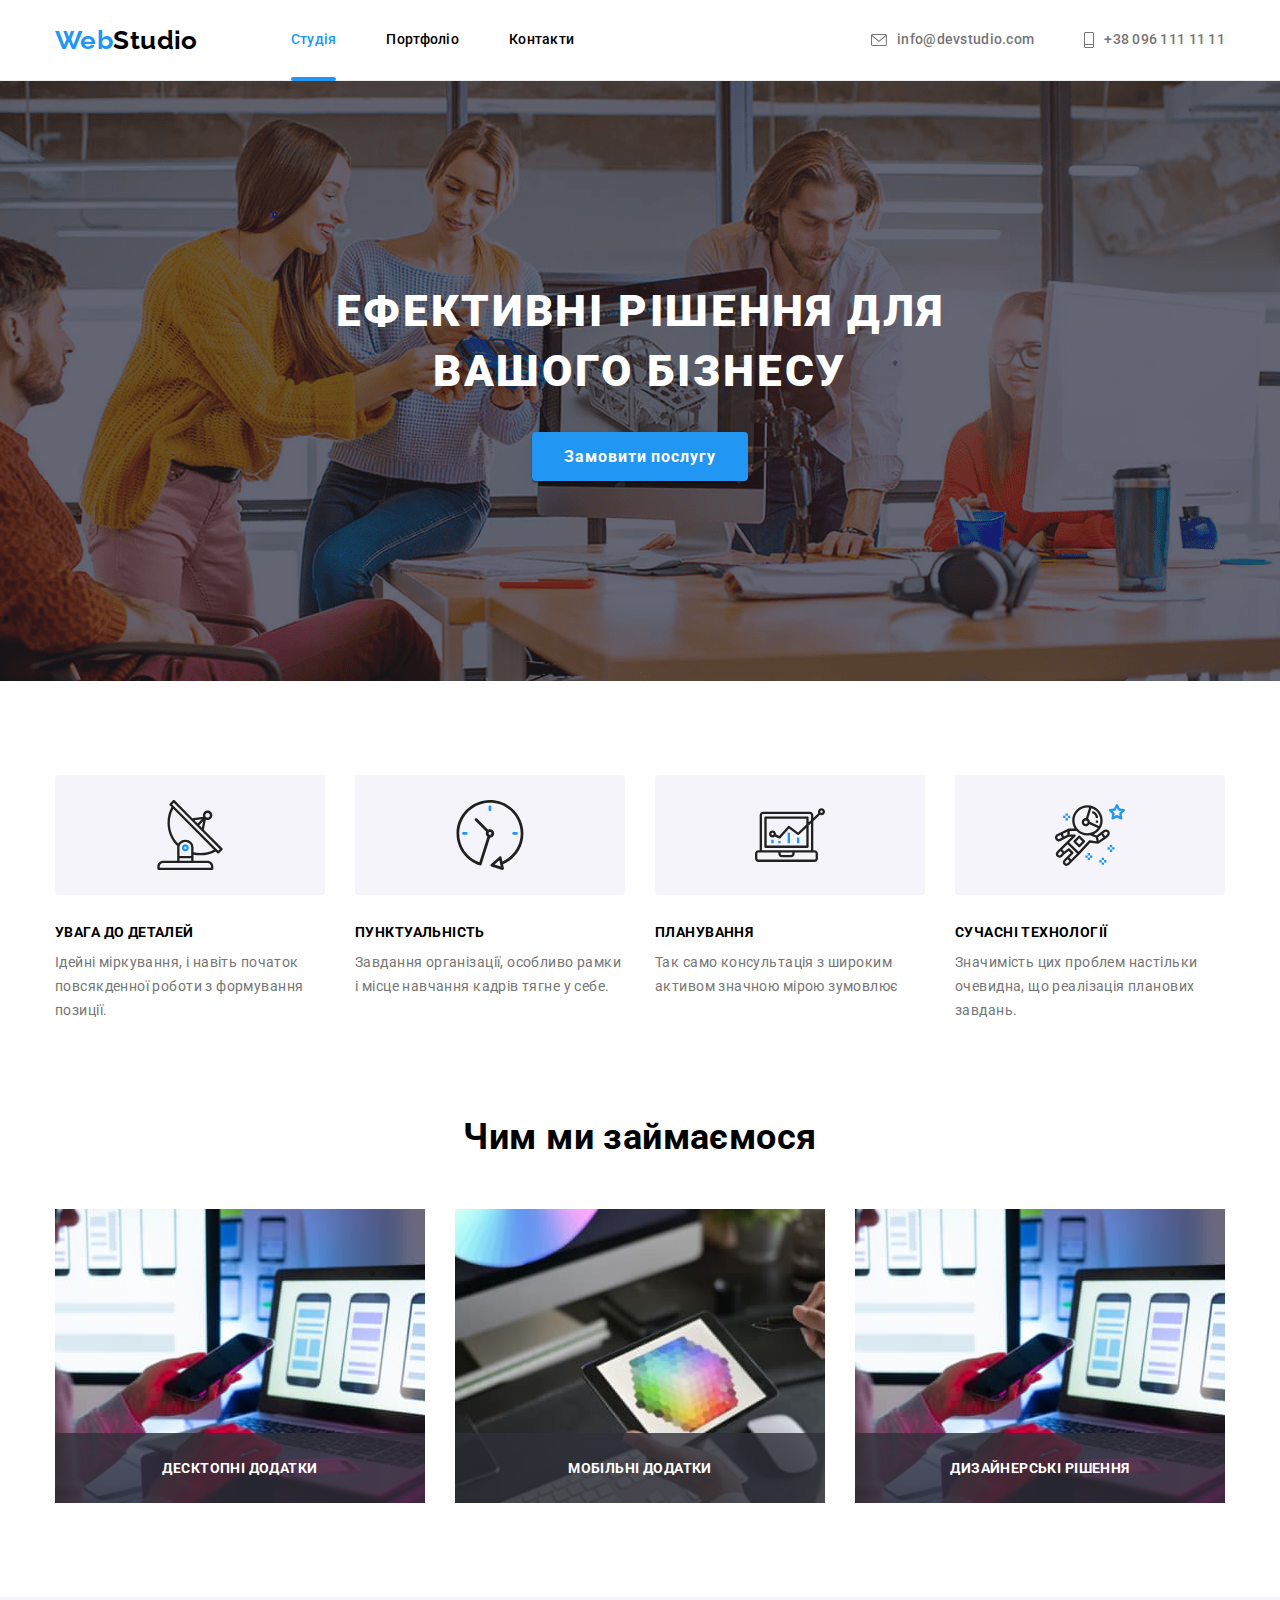
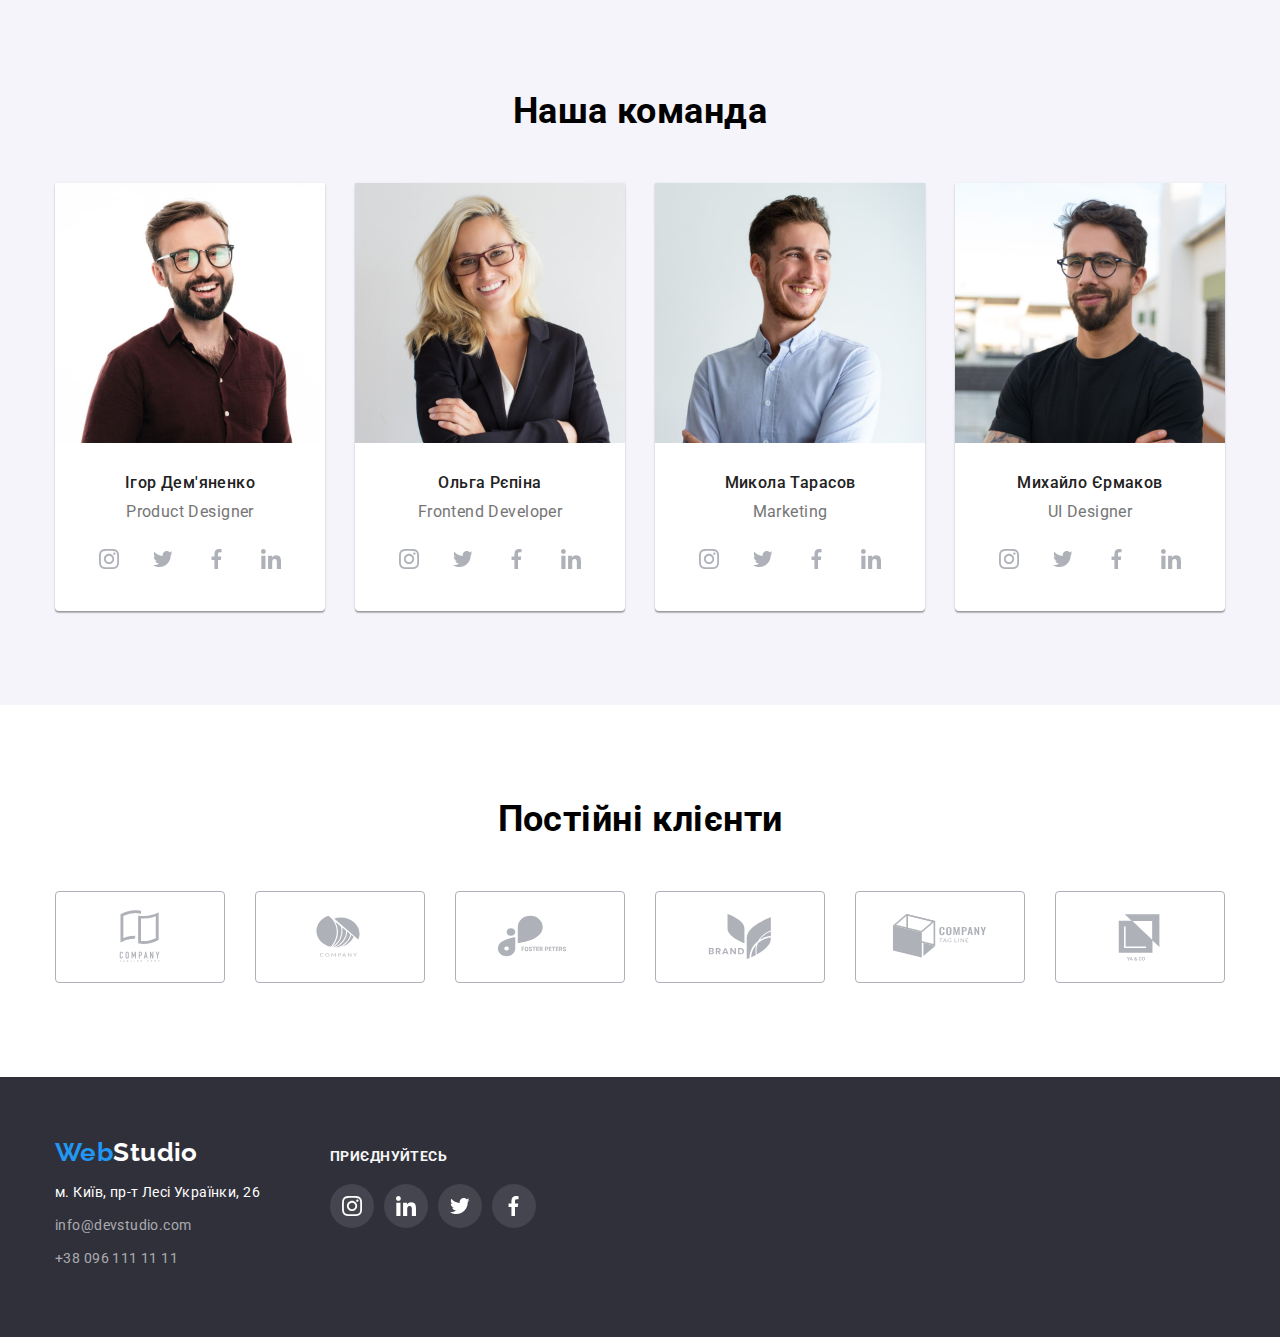
==== index.html @ 4cde0ff1 "Initial commit" ====
<!DOCTYPE html>
<html lang="uk">
<head>
  <meta charset="UTF-8">
  <meta http-equiv="X-UA-Compatible" content="IE=edge">
  <meta name="viewport" content="width=device-width, initial-scale=1.0">
  <!-- FONTS -->
  <link href="https://fonts.googleapis.com/css2?family=Raleway:wght@700&family=Roboto:wght@400;500;700;900&display=swap" rel="stylesheet">
  <!--MODERN-NORMALIZE  -->
  <link rel="stylesheet" href="https://cdn.jsdelivr.net/npm/modern-normalize@1.1.0/modern-normalize.min.css">
  
  <link rel="stylesheet" href="./css/style.css" />
  <title>WebStudio</title>
</head>
<body>

  <!-- HEDEAR -->
  <header class="header">
    <div class="container header-container">
      <nav class="nav">
      <a class="logo" href="./index.html"><span class="logo-decoration">Web</span>Studio</a>
        <ul class="list-nav list">
          <li class="item-list"><a class="link current" href="./index.html">Студія</a></li>
          <li class="item-list"><a class="link" href="./portfolio.html">Портфоліо</a></li>
          <li class="item-list"><a class="link" href="#">Контакти</a></li>
        </ul>
      </nav>

      <ul class="list-contact list">
        <li class="item-contact">
          <a class="link" href="mailto:info@devstudio.com">
            <svg class="contacts-icons-mailtu">
              <use href="./images/icons/contacts.svg#icon-envelope"></use>
            </svg>info@devstudio.com
          </a>
        </li>
        <li class="item-contact">
          <a class="link" href="tel:+380961111111">
            <svg class="contacts-icons-phone">
              <use href="./images/icons/contacts.svg#icon-phone"></use>
            </svg>+38 096 111 11 11
          </a>
        </li>
      </ul>
    </div>
  </header>
  <main>

    <!-- HERO -->
    <section class="hero section">
      <div class="container">
        <h1 class="hero-title">Ефективні рішення для вашого бізнесу</h1>
        <button class="btn-hero" data-modal-open type="button">Замовити послугу</button>
      </div>
    </section>

    <!-- ADVANTAGES -->
    <section class="advantages section">
      <h2 class="visually-hidden">Переваги</h2>
        <div class="container">
          <ul class="list-advantages list">
            <li class="item-advantages">
              <div class="blok-advantes">
                <svg class="icon-advantes">
                  <use  href="./images/icons/work.svg#icon-antenna"></use>
                </svg>
              </div>
              <h3 class=advantages-title>УВАГА ДО ДЕТАЛЕЙ</h3>
              <p class="advantages-text">Ідейні міркування, і навіть початок повсякденної роботи з формування позиції.</p>
            </li>

            <li class="item-advantages">
              <div class="blok-advantes">
                <svg class="icon-advantes">
                  <use  href="./images/icons/work.svg#icon-clock"></use>
                </svg>
              </div>
              <h3 class="advantages-title">ПУНКТУАЛЬНІСТЬ</h3>
              <p class="advantages-text">Завдання організації, особливо рамки і місце навчання кадрів тягне у себе.</p>
            </li>

            <li class="item-advantages">
              <div class="blok-advantes">
                <svg class="icon-advantes">
                  <use  href="./images/icons/work.svg#icon-diagram"></use>
                </svg>
              </div>
              <h3 class="advantages-title">ПЛАНУВАННЯ</h3>
              <p class="advantages-text">Так само консультація з широким активом значною мірою зумовлює</p>
            </li>

            <li class="item-advantages">
              <div class="blok-advantes">
                <svg class="icon-advantes">
                  <use  href="./images/icons/work.svg#icon-astronaut"></use>
                </svg>
              </div>
              <h3 class="advantages-title">СУЧАСНІ ТЕХНОЛОГІЇ</h3>
              <p class="advantages-text">Значимість цих проблем настільки очевидна, що реалізація планових завдань.</p>
            </li>
          </ul>
      </div>
    </section>

    <!-- WORK -->
    <section class="work section">
      <div class="container">
        <h2 class="section-title">Чим ми займаємося</h2>
          <ul class="list-work list">
            <li>
              <div class="work-overlay">
                <img src="./images/img-work-1.jpg" alt="зображення роботи над кодом" width="370" height="294">
                <p class="work-overlay-text">Десктопні додатки</p>
              </div>
            </li>

            <li>
              <div class="work-overlay">
                <img src="./images/img-work-2.jpg" alt="зображення роботи над мобільним додатком" width="370" height="294">
                <p class="work-overlay-text">Мобільні додатки</p>
            </div>
            </li>

            <li>
              <div class="work-overlay">
                <img src="./images/img-work-1.jpg" alt="зображення роботи над дизайном" width="370" height="294">
                <p class="work-overlay-text">Дизайнерські рішення</p>
              </div>
            </li>
          </ul>
      </div>
    </section>

    <!-- TEAM -->
    <section class="team section">
      <div class="container">
        <h2 class="section-title">Наша команда</h2>
          <ul class="list-team list">
            <li class="item-team">
              <img src="./images/img-product-designer.jpg" alt="Ігор Дем'яненко" width="270" height="260">
              <div class="card-team">
                <h3 class="team-subtitle">Ігор Дем'яненко</h3>
                <p class="team-text" lang="en">Product Designer</p>
              
                <ul class="social-list list">
                  <li class="social-list-item">
                    <a href="" class="social-list-link">
                      <svg lang="en" class="social-list-icon" aria-label="instagram icon">
                        <use href="./images/icons/social-networks.svg#icon-instagram"></use>
                      </svg>
                    </a>
                  </li>
                  <li class="social-list-item">
                    <a href="" class="social-list-link">
                      <svg lang="en" class="social-list-icon" aria-label="twitter icon">
                        <use href="./images/icons/social-networks.svg#icon-twitter"></use>
                      </svg>
                    </a>
                  </li>
                  <li class="social-list-item">
                    <a href="" class="social-list-link">
                      <svg lang="en" class="social-list-icon" aria-label="facebook icon">
                        <use href="./images/icons/social-networks.svg#icon-facebook"></use>
                      </svg>
                    </a>
                  </li>
                  <li class="social-list-item">
                    <a href="" class="social-list-link">
                      <svg lang="en" class="social-list-icon" aria-label="linkedin icon">
                        <use href="./images/icons/social-networks.svg#icon-linkedin"></use>
                      </svg>
                    </a>
                  </li>
                </ul>
              </div>
            </li>

            <li class="item-team">
              <img src="./images/img-frontend-developer.jpg" alt="Ольга Рєпіна" width="270" height="260">
              <div class="card-team">
                <h3 class="team-subtitle">Ольга Рєпіна</h3>
                <p class="team-text" lang="en">Frontend Developer</p>

                <ul class="social-list list">
                  <li class="social-list-item">
                    <a href="" class="social-list-link">
                      <svg lang="en" class="social-list-icon" aria-label="instagram icon">
                        <use href="./images/icons/social-networks.svg#icon-instagram"></use>
                      </svg>
                    </a>
                  </li>
                  <li class="social-list-item">
                    <a href="" class="social-list-link">
                      <svg lang="en" class="social-list-icon" aria-label="twitter icon">
                        <use href="./images/icons/social-networks.svg#icon-twitter"></use>
                      </svg>
                    </a>
                  </li>
                  <li class="social-list-item">
                    <a href="" class="social-list-link">
                      <svg lang="en" class="social-list-icon" aria-label="facebook icon">
                        <use href="./images/icons/social-networks.svg#icon-facebook"></use>
                      </svg>
                    </a>
                  </li>
                  <li class="social-list-item">
                    <a href="" class="social-list-link">
                      <svg lang="en" class="social-list-icon" aria-label="linkedin icon">
                        <use href="./images/icons/social-networks.svg#icon-linkedin"></use>
                      </svg>
                    </a>
                  </li>
                </ul>
              </div>
            </li>

            <li class="item-team">
              <img src="./images/img-marketing.jpg" alt="Микола Тарасов" width="270" height="260">
              <div class="card-team">
                <h3 class="team-subtitle">Микола Тарасов</h3>
                <p class="team-text" lang="en">Marketing</p>

                <ul class="social-list list">
                  <li class="social-list-item">
                    <a href="" class="social-list-link">
                      <svg lang="en" class="social-list-icon" aria-label="instagram icon">
                        <use href="./images/icons/social-networks.svg#icon-instagram"></use>
                      </svg>
                    </a>
                  </li>
                  <li class="social-list-item">
                    <a href="" class="social-list-link">
                      <svg lang="en" class="social-list-icon" aria-label="twitter icon">
                        <use href="./images/icons/social-networks.svg#icon-twitter"></use>
                      </svg>
                    </a>
                  </li>
                  <li class="social-list-item">
                    <a href="" class="social-list-link">
                      <svg lang="en" class="social-list-icon" aria-label="facebook icon">
                        <use href="./images/icons/social-networks.svg#icon-facebook"></use>
                      </svg>
                    </a>
                  </li>
                  <li class="social-list-item">
                    <a href="" class="social-list-link">
                      <svg lang="en" class="social-list-icon" aria-label="linkedin icon">
                        <use href="./images/icons/social-networks.svg#icon-linkedin"></use>
                      </svg>
                    </a>
                  </li>
                </ul>
              </div>
            </li>

            <li class="item-team">
              <img src="./images/img-ul-designer.jpg" alt="Михайло Єрмаков" width="270" height="260">
              <div class="card-team">
                <h3 class="team-subtitle">Михайло Єрмаков</h3>
                <p class="team-text" lang="en">UI Designer</p>

                <ul class="social-list list">
                  <li class="social-list-item">
                    <a href="" class="social-list-link">
                      <svg lang="en" class="social-list-icon" aria-label="instagram icon">
                        <use href="./images/icons/social-networks.svg#icon-instagram"></use>
                      </svg>
                    </a>
                  </li>
                  <li class="social-list-item">
                    <a href="" class="social-list-link">
                      <svg lang="en" class="social-list-icon" aria-label="twitter icon">
                        <use href="./images/icons/social-networks.svg#icon-twitter"></use>
                      </svg>
                    </a>
                  </li>
                  <li class="social-list-item">
                    <a href="" class="social-list-link">
                      <svg lang="en" class="social-list-icon" aria-label="facebook icon">
                        <use href="./images/icons/social-networks.svg#icon-facebook"></use>
                      </svg>
                    </a>
                  </li>
                  <li class="social-list-item">
                    <a href="" class="social-list-link linc">
                      <svg lang="en" class="social-list-icon" aria-label="linkedin icon">
                        <use href="./images/icons/social-networks.svg#icon-linkedin"></use>
                      </svg>
                    </a>
                  </li>
                </ul>
              </div>
            </li>
          </ul>
    </div>
    </section>

    <!-- CUSTOMERS -->
    <section class="sectin-customers section">
      <div class="container">
        <h2 class="customers-title title">Постійні клієнти</h2>
          <ul class="curstomers-list list">
            <li class="curstomers-item">
              <a href="" class="curstomers-link link">
                <svg class="curstomers-icon">
                  <use href="./images/icons/logo.svg#icon-Logo-1"></use>
                </svg>
              </a>
            </li>

            <li class="curstomers-item">
              <a href="" class="curstomers-link link">
                <svg class="curstomers-icon">
                  <use href="./images/icons/logo.svg#icon-Logo-2"></use>
                </svg>
              </a>
            </li>

            <li class="curstomers-item">
              <a href="" class="curstomers-link link">
                <svg class="curstomers-icon">
                  <use href="./images/icons/logo.svg#icon-Logo-3"></use>
                </svg>
              </a>
            </li>

            <li class="curstomers-item">
              <a href="" class="curstomers-link link">
                <svg class="curstomers-icon">
                  <use href="./images/icons/logo.svg#icon-Logo-4"></use>
                </svg>
              </a>
            </li>

            <li class="curstomers-item">
              <a href="" class="curstomers-link link">
                <svg class="curstomers-icon">
                  <use href="./images/icons/logo.svg#icon-Logo-5"></use>
                </svg>
              </a>
            </li>

            <li class="curstomers-item">
              <a href="" class="curstomers-link link">
                <svg class="curstomers-icon">
                  <use href="./images/icons/logo.svg#icon-Logo-6"></use>
                </svg>
              </a>
            </li>
          </ul>
      </div>
    </section>
  </main>

  <!-- FOOTER -->
  <footer class="footer">
      <div class="container footer-box">
          <div class="footer-contacts">
            <a class="logo" href="./index.html"><span class="logo-decoration">Web</span>Studio</a>
            <address class="footer-address">
              <ul class="footer-list list">
                <li class="item-footer"><a class="link-adres" href="">м. Київ, пр-т Лесі Українки, 26</a></li>
                <li class="item-footer"><a class="link" href="mailto:info@devstudio.com">info@devstudio.com</a></li>
                <li class="item-footer"><a class="link" href="tel:+380961111111">+38 096 111 11 11</a></li>
              </ul>
            </address>
          </div>

          <!-- FOOTER-SOCIAL -->
          <div class="footer-social">
          <h2 class="footer-social-title">приєднуйтесь</h2>

          <ul class="footer-social-list list">
            <li class="footer-social-item">
              <a href="" class="footer-social-link">
                <svg class="footer-social-icon">
                  <use class="use" href="./images/icons/social-networks.svg#icon-instagram"></use>
                </svg>
              </a>
            </li>

            <li class="footer-social-item">
              <a href="" class="footer-social-link">
                <svg class="footer-social-icon">
                  <use href="./images/icons/social-networks.svg#icon-linkedin"></use>
                </svg>
              </a>
            </li>

            <li class="footer-social-item">
              <a href="" class="footer-social-link">
                <svg class="footer-social-icon">
                  <use href="./images/icons/social-networks.svg#icon-twitter"></use>
                </svg>
              </a>
            </li>

            <li class="footer-social-item">
              <a href="" class="footer-social-link ">
                <svg class="footer-social-icon">
                  <use href="./images/icons/social-networks.svg#icon-facebook"></use>
                </svg>
              </a>
            </li>
          </ul>
        </div>
      </div>
    </div>
  </footer>

  <!--MODAL-BACKDROP -->
 
  <div class="backdrop is-hidden" data-modal>
    <div class="modal">
      <button tupe="button" class="modal-cose-btn" data-modal-close>
        <svg class="modal-icon-close">
          <use href="./images/icons/close.svg#icon-close"></use>
        </svg>
      </button>
    </div>
  </div>
  <script src="./js/modal.js"></script>
</body>
</html>
---- css/style.css ----
/* Колір h2.h3 #212121*/
/* Колір тексту на темному фоні #FFFFFF */
/* Колір фона #FFFFFF */
/* Другорядний колір фона #2F303A*/
/* Другорядний колір тексту #757575*/
/* Колір тексту address rgba(255, 255, 255, 0.6); */
/* Колір акценту #2196F3*/



:root {
  --primary-font: "Roboto", sans-serif;
  --secondary-font: "Raleway", sans-serif;
  --primary-text-dark-color: #212121;
  --secondary-text-dark-color: #757575;
  --primary-text-light-color: #FFFFFF;
  --secondary-text-light-color: rgba(255, 255, 255, 0.6);
  --primary-background-color: #F5F5F5;
  --secondary-background-color: ##F5F4FA;
  --primary-dark-background-color:#2F303A;
  --accent-color: #2196F3;
  --transition-dur-and-func: 250ms cubic-bezier(0.4, 0, 0.2, 1);
}

img {
    display: block;
    max-width: 100%;
    height: auto;
}

.list {
  list-style: none;
}

.link{
  text-decoration: none;
}

h1,
h2,
h3,
h4,
p {
  margin-top: 0;
  margin-bottom: 0;
}

button {
  cursor: pointer;
}

ul,ol {
  margin-top: 0;
  margin-bottom: 0;
  padding-left: 0;
}

body {
  color: var(--primary-text-color);
  box-sizing: border-box;
  font-family: Roboto, sans-serif;
  letter-spacing: 0.03em;
  font-size: 14px;
  background-color: f5f5f5;
}

.container {
  width: 1200px;
  margin-left: auto;
  margin-right: auto;
  padding-left: 15px;
  padding-right: 15PX;
}

.section {
  padding-top: 94px;
  padding-bottom: 94px;
}

/* HEADER*/

.header {
  border-bottom: 1px solid #ECECEC;
}


.header-container {
  display: flex;
  justify-content: space-between;
}

.nav {
  display: flex;
  align-items: center;

}

/* LOGO */
.logo{
font-family: var(--secondary-font);
font-weight: 700;
font-size: 26px;
line-height: 1.19;
text-decoration: none;
margin-right: 93px;
display: block;

color: var(--primary-text-color);
}

.logo-decoration {
  font-size: 26px;
  line-height: 1.12;
  color: var(--accent-color);
}

/* LIST-NAV*/
.list-nav {
  display: flex;
  column-gap: 50px;
}

.list-nav .link {
  position: relative;
  font-weight: 500;
  line-height: 1.14;
  letter-spacing: 0.02em;
  text-decoration: none;
  display: block;
  padding: 32px 0;
  color: var(--primary-text-color);
  transition: var(--transition-dur-and-func);
}

.list-nav .link:hover,
.list-nav .link:focus{
  color: var(--accent-color)
}

.list-nav .link.current {
  color: var(--accent-color);
}

.list-nav .link.current::after{
  content: "";
  position: absolute;
  bottom:-1px;
  right: 0;
  display: block;
  color:  var(--accent-color);
  width: 100%;
  height: 4px;
 
  background-color: var(--accent-color);
  border-radius: 2px;
}


/* CONTACT-LIST  */
.list-contact {
  display: flex;
  align-items: center;
}

.item-contact {
  
  margin-right: 50px;
}

.item-contact:last-child{
  margin-right: 0;
}

.list-contact .link{
display: flex;
justify-content: center;
align-items: center;
font-weight: 500;
line-height: 1.14;
letter-spacing: 0.02em;
padding: 32px 0;
color: var(--secondary-text-dark-color);

transition: var(--transition-dur-and-func);
}

.list-contact .link:hover,
.list-contact .link:focus {
  color: var(--accent-color);
}


/* CONTACTS-ICONS */

.contacts-icons-mailtu {
  height: 12px;
  width: 16px;
  margin-right: 10px;
  fill: currentColor;
    
}

.contacts-icons-phone {
  height: 16px;
  width: 10px;
  margin-right: 10px;
  fill: currentColor;
    
}

  

/* HERO */
.hero {
  padding-top: 200px;
  padding-bottom: 200px;
  max-width: 1600px;
  margin: 0 auto;

  background-image: linear-gradient(rgba(47, 48, 58, 0.4), rgba(47, 48, 58, 0.4)), url("../images/img-hero.png");
  background-size: cover;
  background-position: center;
  background-repeat: no-repeat;
  background-color: #2F303A;
}

.hero-title {
  font-family: var(--primary-font);
  font-weight: 900;
  font-size: 44px;
  line-height: 1.37;

  margin-left: auto;
  margin-right: auto;
  text-align: center;
  letter-spacing: 0.06em;
  text-transform: uppercase;
  display: block;
  width: 696px;

  color: var(--primary-text-light-color);
}

/* HERO BTN */

.btn-hero {
  font-family: inherit;
  font-weight: 700;
  font-size: 16px;
  line-height: 1.87;

  align-items: center;
  text-align: center;
  letter-spacing: 0.06em;
  cursor: pointer;

  padding: 10px 32px;
  border: none;
  display: block;
  
  box-shadow: 0px 1px 3px rgba(0, 0, 0, 0.12), 0px 1px 1px rgba(0, 0, 0, 0.14), 0px 2px 1px rgba(0, 0, 0, 0.2);
  border-radius: 4px;

  margin-right: auto;
  margin-left: auto;
  margin-top: 30px;

  color: var(--primary-text-light-color);
  background-color: var(--accent-color);
  transition: background-color var(--transition-dur-and-func);
}

.btn-hero:hover,
.btn-hero:focus {
  background-color:#188CE8
}

.section-title {
  font-weight: 700;
  font-size: 36px;
  line-height: 1.16;
  text-align: center;

  margin-bottom: 50px;

  color: var(--primary-text-color);
}

/* ADVANTAGES */

.visually-hidden {
  position: absolute;
  white-space: nowrap;
  width: 1px;
  height: 1px;
  overflow: hidden;
  border: 0;
  padding: 0;
  clip: rect(0 0 0 0);
  clip-path: inset(50%);
  margin: -1px;
}

.list-advantages {
  display: flex;
  column-gap: 30px;
}

.item-advantages {
  flex-basis: calc((100% - 90px) / 4);
}

.blok-advantes {
  display: flex;
  height: 120px;
  justify-content: center;
  align-items: center;
  border-radius: 4px;

  background-color: #F5F4FA ;
}

.icon-advantes {
  width:70px;
  height:70px;
}

.advantages-title{
  font-size: 14px;
  font-weight: 700;
  line-height: 1.14;
  margin-top: 30px;
  text-transform: uppercase;
}

.advantages-text{
  line-height: 1.71;
  margin-top: 10px;

  color: var(--secondary-text-dark-color)
}

/* WORK */

.work {
  padding-top: 0;
}

.list-work {
  display: flex;
  column-gap: 30px ;
}

/* WORK-OVERLAY */

.work-overlay {
  position: relative;
  width: 100%;
  overflow: hidden;
}


.work-overlay-text {
  position: absolute;
  bottom: 0;
  right: 0;

  
  width: 100%;
  height: 70px;
  font-weight: 700;
  text-align: center;
  text-transform: uppercase;
  padding: 27px 0;
  color: var(--primary-text-light-color);
  background: rgba(47, 48, 58, 0.8);
}



/* TEAM */

.team {
  padding-top: 94px;
  padding-bottom: 94px;
  background-color: #F5F4FA;
}

.list-team {
  display: flex;
  column-gap: 30px;
}

.item-team {
  box-shadow: 0px 1px 3px rgba(0, 0, 0, 0.12), 0px 1px 1px rgba(0, 0, 0, 0.14),
    0px 2px 1px rgba(0, 0, 0, 0.2);
  border-radius: 0px 0px 4px 4px;
  background-color: #ffffff;
}
  
.card-team {
  padding: 30px 0;
}

.team-subtitle {
  font-weight: 500;
  font-size: 16px;
  line-height: 1.19;
  text-align: center;

  color: var(--primary-text-dark-color)
}

.team-text {
  font-size: 16px;
  line-height: 1.19;
  text-align: center;
  margin-top: 10px;
  color: var(--secondary-text-dark-color)
}

/* SOCIAL-LINC */

.social-list {
  display: flex;
  justify-content: center;
  column-gap: 10px;
  margin-top: 16px;
}

.social-list-link {
  display: flex;
  align-items: center;
  justify-content: center;
  width: 44px;
  height: 44px;
  border-radius: 50%;

  background-color: #FFFFFF;
  transition: background-color var(--transition-dur-and-func);
}

.social-list-link:hover,
.social-list-link:focus  {
  background-color:var(--accent-color) ;
}

.social-list-icon {
  height: 20px;
  width: 20px;
  fill:#AFB1B8;
  transition: fill var(--transition-dur-and-func)
}

.social-list-link:hover .social-list-icon,
.social-list-link:focus .social-list-icon {
  fill:#ffffff ;
} 


/* CUSTOMERS */

.customers-title {
  font-weight: 700;
  font-size: 36px;
  line-height: 1.16;
  text-align: center;

  margin-bottom: 50px;

  color: var(--primary-text-color);
}

.curstomers-list {
  display: flex;
  justify-content: center;
  gap: 30px;
}

.curstomers-item {
  width: 170px;
  height: 92px;
}


.curstomers-link {
  display: flex;
  justify-content: center;
  align-items: center;
  height: 100%;
  width: 100%;
  border-radius: 4px;
  border: 1px solid #AFB1B8;
  transition: border var(--transition-dur-and-func);
  
}

.curstomers-link:hover,
.curstomers-link:focus {
  border: 1px solid var(--accent-color);
}


.curstomers-icon {
  fill: #afb1b8;
  height: 60px;
  width: 106px;
  transition: fill var(--transition-dur-and-func);
}


.curstomers-link:hover .curstomers-icon,
.curstomers-link:focus .curstomers-icon {

  fill: var(--accent-color);
  
}




/*==================================
 PORTFOLIO 
 ==================================*/
.portfolio {
  padding-top: 94px;
  padding-bottom: 94px;
}

.list-btn {
  display: flex;
  column-gap: 8px;
  justify-content: center;
  
}

.list-btn .btn-portfolio {

  font-family:inherit;
  font-style: normal;
  font-weight: 500;
  font-size: 16px;
  line-height: 1.62;
  cursor: pointer;

  text-align: center;
  letter-spacing: 0.03em;
  padding: 6px 22px;

  background: #F5F4FA;
  border-radius: 4px;
  border: none;
  transition: color var(--transition-dur-and-func), background-color var(--transition-dur-and-func),
  box-shadow var(--transition-dur-and-func);

  color: var(--primary-text-dark-color)
 
}

.list-btn .btn-portfolio:hover,
.list-btn .btn-portfolio:focus {
  background-color:  var(--accent-color);
  color: var(--primary-text-light-color);
  box-shadow: 0px 3px 1px rgba(0, 0, 0, 0.1), 0px 1px 2px rgba(0, 0, 0, 0.08), 0px 2px 2px rgba(0, 0, 0, 0.12);
  border-radius: 4px;
}

.list-btn .active {
  background-color:  var(--accent-color);
  color: var(--primary-text-light-color);
  box-shadow: 0px 3px 1px rgba(0, 0, 0, 0.1), 0px 1px 2px rgba(0, 0, 0, 0.08), 0px 2px 2px rgba(0, 0, 0, 0.12);
  border-radius: 4px;
}

 /* PORTFOLIO IMG */

.list-portfolio {
  display: flex;
  flex-wrap: wrap;
  gap: 29px;
  margin-top: 50px;
}

.portfolio-link {
  display: inline-block;
  background-color: var(--primary-background-color);
  transition: box-shadow 250ms cubic-bezier(0.4, 0, 0.2, 1);
}

.portfolio-link:hover,
.portfolio-link:focus {
  background: #FFFFFF;
  box-shadow: 0px 1px 1px rgba(0, 0, 0, 0.12), 0px 4px 4px rgba(0, 0, 0, 0.06), 1px 4px 6px rgba(0, 0, 0, 0.16);
}

.portfolio-card {
  padding: 20px  24px;
  background: #FFFFFF;
  border: 1px solid #EEEEEE;
  border-top: none;

}

.list-portfolio .title {
  font-weight: 700;
  font-size: 18px;
  line-height: 2;

  letter-spacing: 0.06em;

  color:var(--primary-text-dark-color);
}

.list-portfolio .text {

  font-style: normal;
  font-weight: 400;
  font-size: 16px;
  line-height: 30px;
  margin-top: 8px;

  color: var(--secondary-text-dark-color);
}

/* PORTFOLIO-OVERLAY */

.protfolio-overlay {
    position: relative;
    overflow: hidden;
    
}
 
.portfolio-overlay-text {
  position: absolute;
  bottom: 0;
  right: 0;

  width: 100%;
  height: 100%;
  padding: 63px 24px;
  font-size: 18px;
  line-height: 1.56;
  color: #FFFFFF;
  transform: translateY(100%);
  transition: transform var(--transition-dur-and-func);

  background: rgba(33, 150, 243, 0.9);

}

.portfolio-link:hover .portfolio-overlay-text,
.portfolio-link:focus .portfolio-overlay-text {
  transform: translateY(0%);
}

/* FOOTER*/

.footer {
  padding-top: 60px;
  padding-bottom: 66px;
  background-color: var(--primary-dark-background-color);
}

.footer-box {
  display: flex;
  align-items: baseline ;
}


.footer .logo {
  font-family: var(--secondary-font);
  font-weight: 700;
  font-size: 26px;
  line-height: 1.19;
  text-decoration: none;
  color: var(--primary-text-light-color);
  margin-right: 0;
  
}

.footer .logo-decoration {
  font-size: 26px;
  line-height: 1.19;
  color: var(--accent-color);
}

.footer-address {
  font-style: normal;
  margin-top: 14px;
}

.item-footer {
  margin-top: 9px;
}

.item-footer:first-child {
  margin-top: 0;
}

.footer .link-adres {
  display: block;
  line-height: 1.71;
  text-decoration: none;

  color: var(--primary-text-light-color)
  }

.footer .link {
  display: block;
  line-height: 1.71;
  text-decoration: none;
  color: var(--secondary-text-light-color);
  transition: var(--transition-dur-and-func);
}

.footer .link:hover,
.footer .link:focus {
  color:var(--accent-color);
}


/* FOOTER-SOCIAL */

.footer-social {
  margin-left: 70px;
}

.footer-social-title {
  margin-bottom: 20px;
  text-transform: uppercase;

  font-size: 14px;
  font-weight: 700;
  line-height: 1.14;
  color: var(--primary-text-light-color);
}

.footer-social-list {
  display: flex;
  justify-content: center;
  column-gap: 10px;
  
}

.footer-social-title {
  display: flex;
  color: #F5F5F5;
}

.footer-social-list {
  display: flex;
  justify-content: center;
  column-gap: 10px ;
}


.footer-social-item {
  display: flex;
  align-items: center;
  justify-content: center;
  
  width: 44px;
  height: 44px;
  border-radius: 50%;

  background-color: rgba(255, 255, 255, 0.1);;
}

.footer-social-link {
  display: flex;
  justify-content: center;
  align-items: center;
  width: 100%;
  height: 100%;
  border-radius: 50%;

  transition: background-color var(--transition-dur-and-func);           
}

.footer-social-link:hover, 
.footer-social-link:focus {
  background-color:var(--accent-color) ;
}

.footer-social-icon {
  height: 20px;
  width: 20px;
  fill:#ffffff;
}

/* MODAL-BACKDROP */

.backdrop {
  position: fixed;
  top: 0;
  left: 0;
  z-index: 100;
  width: 100%;
  height: 100%;

  background-color: rgba(0, 0, 0, 0.2);
  transition: opacity var(--transition-dur-and-func),visibility var(--transition-dur-and-func);
}

.backdrop.is-hidden {
  visibility: hidden;
  opacity: 0;
  pointer-events: none;
}

.modal {
  position: absolute;
  top: 50%;
  left: 50%;
  transform: translate(-50%, -50%);
  width: 528px;
  height: 581px;
  background-color:#ffffff;
}

.modal-cose-btn {
  position: absolute;
  top: 8px;
  right: 8px;
  display: flex;
  align-items: center;
  justify-content: center;
  width: 30px;
  height: 30px;
  background-color: transparent;
  border: 1px solid rgba(0, 0, 0, 0.1);
  border-radius: 50%;
  padding: 0;
}

.modal-icon-close {
  width: 11px;
  height: 11px;
}
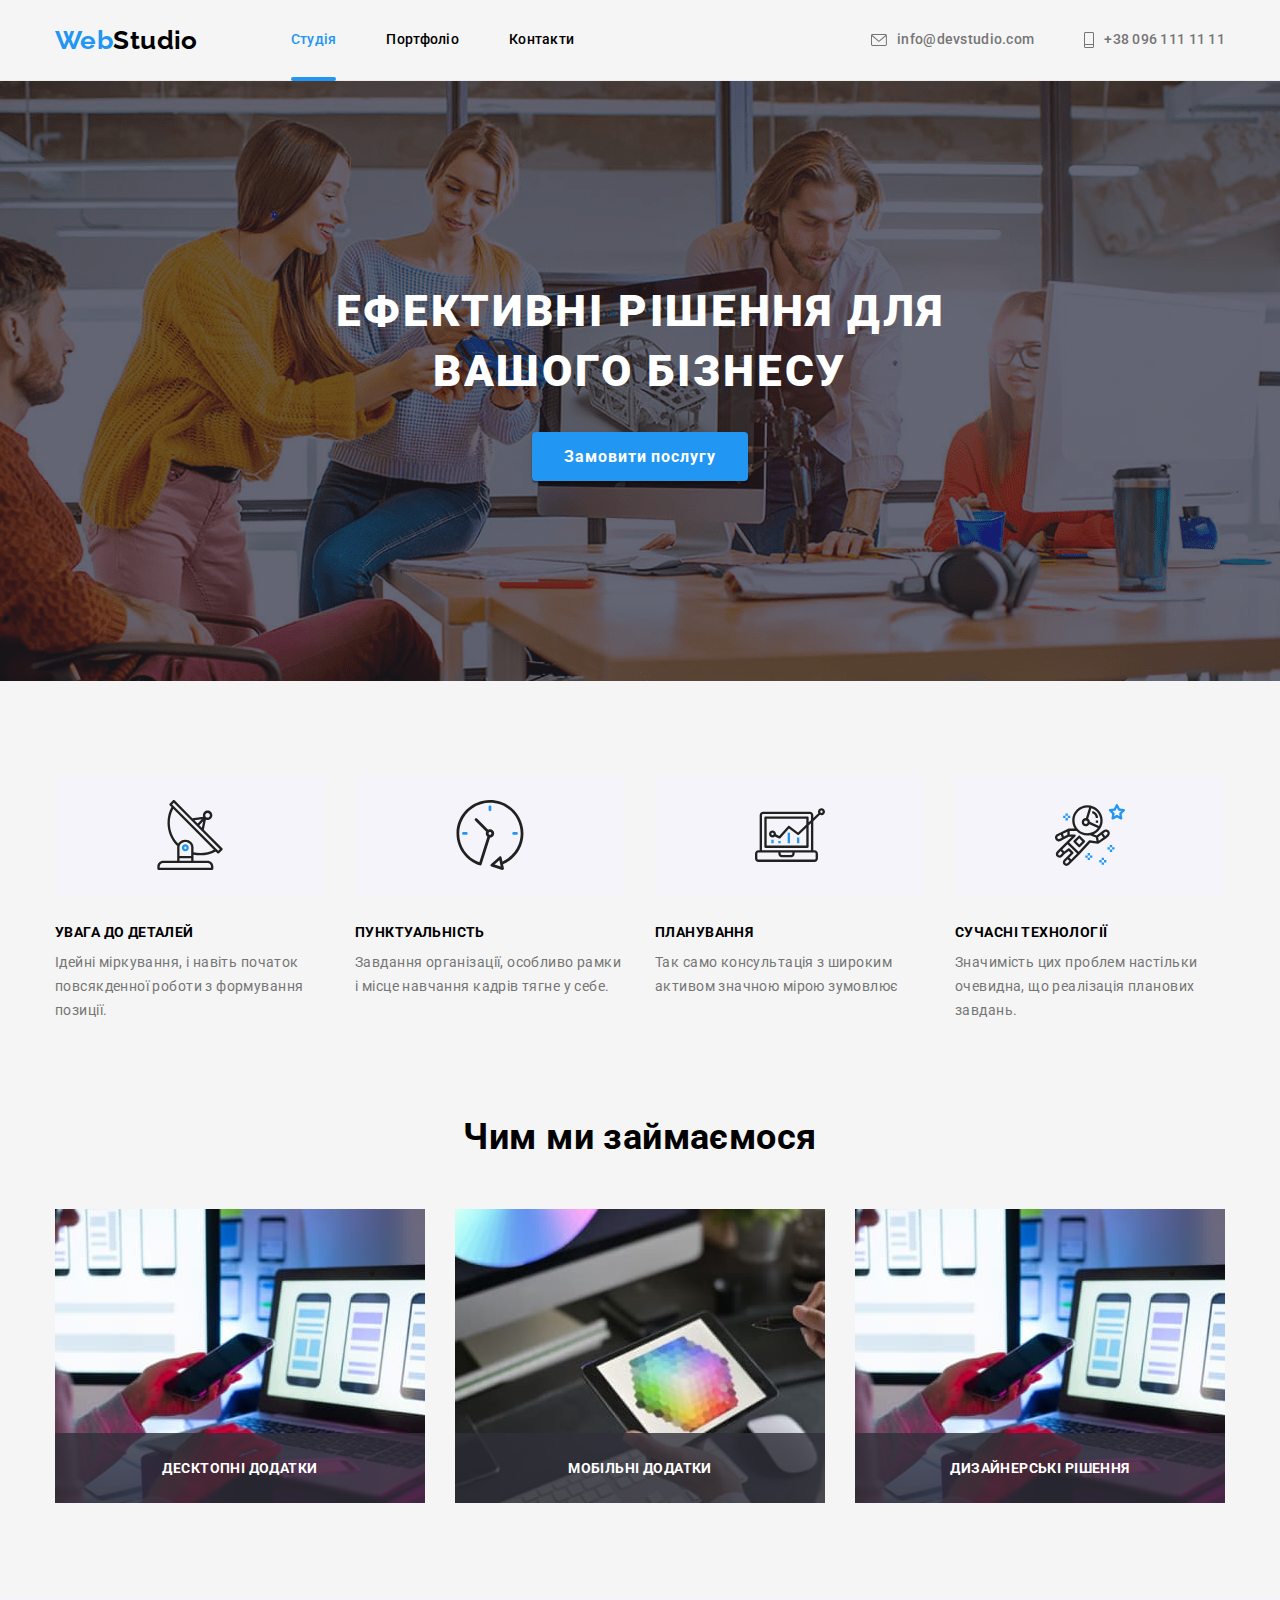
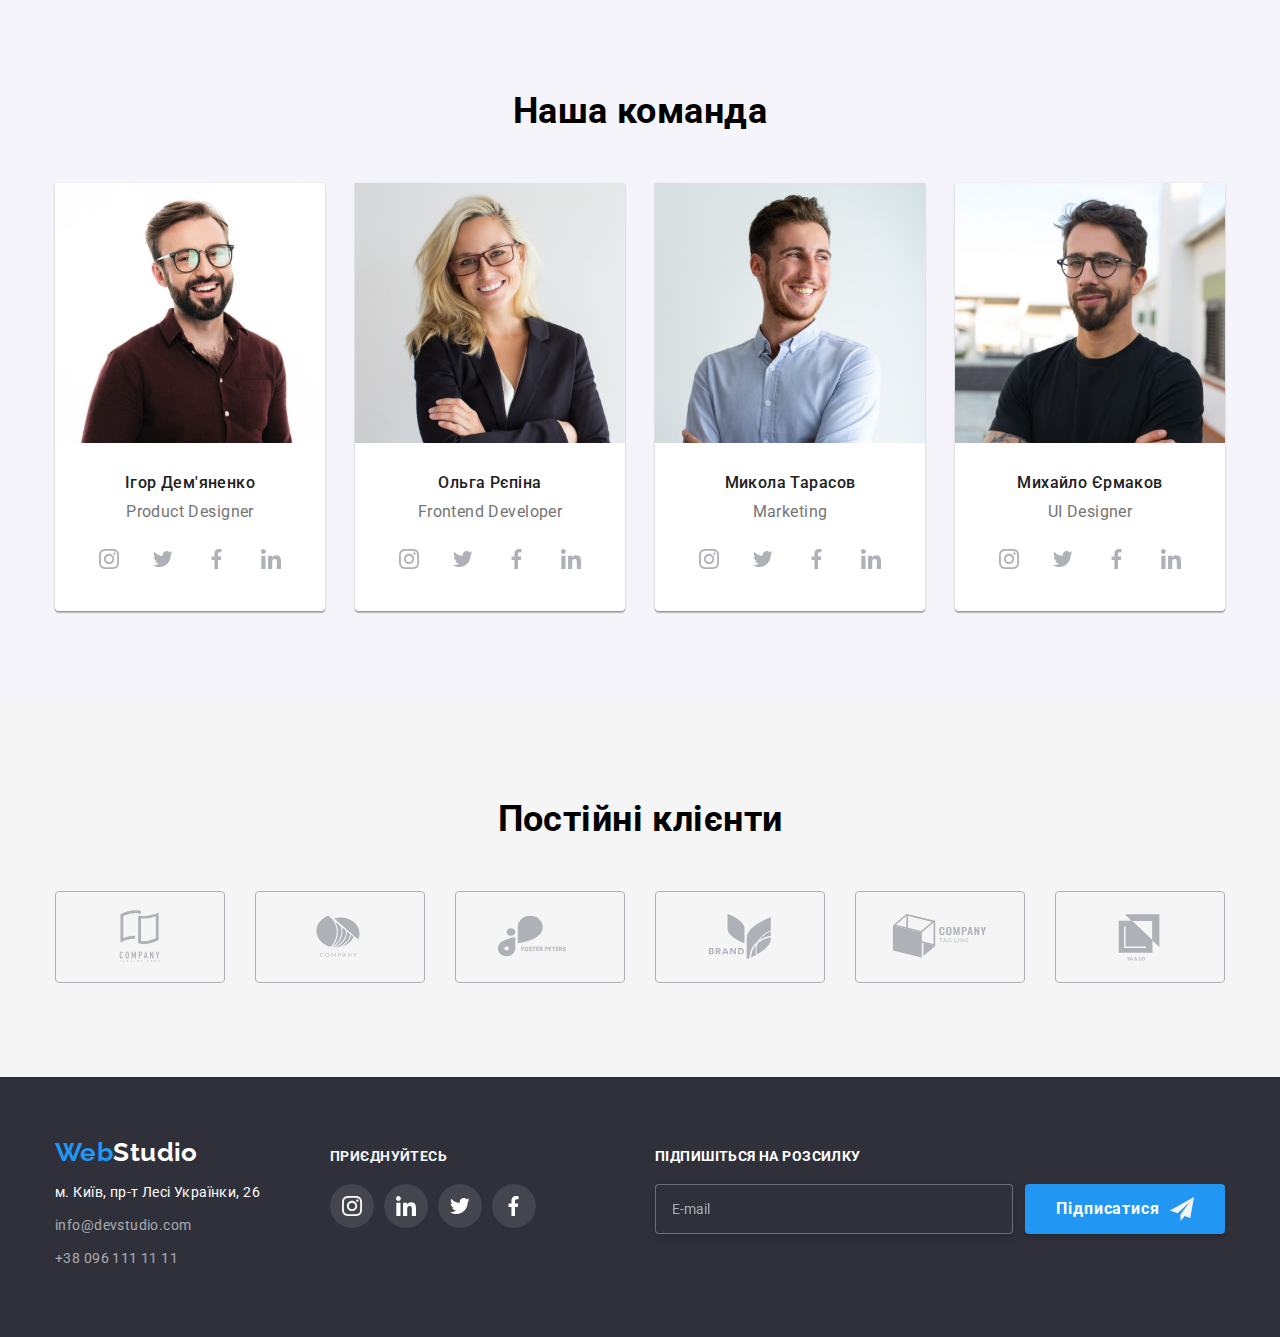
==== commit e4fafd71: "Work with forms" ====
--- a/index.html
+++ b/index.html
@@ -367,7 +367,7 @@
           </div>
 
           <!-- FOOTER-SOCIAL -->
-          <div class="footer-social">
+        <div class="footer-social">
           <h2 class="footer-social-title">приєднуйтесь</h2>
 
           <ul class="footer-social-list list">
@@ -403,6 +403,24 @@
               </a>
             </li>
           </ul>
+        </div>
+
+
+        <div class="subscription">
+          <p class="footer-title-form">Підпишіться на розсилку</p>
+          <form class="footer-form">
+            <input class="footer-form-input  name="user_email" 
+            type="email" 
+            equired
+            pattern="[a-zA-Zа]+"
+            placeholder="E-mail">
+            <button class="footer-form-btn" type="button">
+              Підписатися
+              <svg class="footer-icon-btn">
+                <use href="./images/icons/social-networks.svg#icon-send"></use>
+              </svg>
+            </button>
+          </form>
         </div>
       </div>
     </div>
@@ -414,11 +432,80 @@
     <div class="modal">
       <button tupe="button" class="modal-cose-btn" data-modal-close>
         <svg class="modal-icon-close">
-          <use href="./images/icons/close.svg#icon-close"></use>
+          <use href="./images/icons/modal-window.svg#icon-close"></use>
         </svg>
       </button>
+
+      <p class="modal-title">Залиште свої дані, ми вам передзвонимо</p>
+      <form class="modal-form">
+        <label class="modal-lable">
+          <span class="modal-input-fild">Ім'я</span>
+          <span class="modal-form-icon">
+            <input class="modal-input" 
+            name="user_name" 
+            type="text" 
+            required 
+            pattern="[a-zA-Zа-яА-ЯіІїЇ]+">
+            <svg class="input-icon">
+              <use href="./images/icons/modal-window.svg#icon-uzer"></use>
+            </svg>
+          </span>
+        </label>
+      
+        <label class="modal-lable">
+          <span class="modal-input-fild">Телефон</span>
+          <span class="modal-form-icon">
+            <input class="modal-input" 
+            name="user_phone" 
+            type="tel" 
+            required 
+            pattern="[0-9]{3}-[0-9]{3}-[0-9]{2}-[0-9]{2}" 
+            title="xxx-xxx-xx-xx">
+            <svg class="input-icon">
+              <use href="./images/icons/modal-window.svg#icon-phone"></use>
+            </svg>
+          </span>
+        </label>
+      
+        <label class="modal-lable">
+          <span class="modal-input-fild">Пошта</span>
+          <span class="modal-form-icon">
+            <input class="modal-input" 
+            name="user_email" 
+            type="email" 
+            equired
+            pattern="[a-zA-Zа]+">
+            <svg class="input-icon">
+              <use href="./images/icons/modal-window.svg#icon-letter"></use>
+            </svg>
+          </span>
+        </label>
+      
+        <label class="modal-lable">
+          <span class="modal-input-fild">Коментар</span>
+          <textarea class="modal-textarea" 
+          name="user_message"
+          placeholder="Введіть текст"></textarea>
+        </label>
+      
+        <label class="modal-checkbox-field">
+          <input class="modal-checkbox"
+          name="user_policy" 
+          type="checkbox" 
+          required>
+          <svg class="icon-checkbox">
+            <use class="icon-checkbox-active" href="./images/icons/modal-window.svg#icon-check-box"></use>
+          </svg>
+          Погоджуюся з розсилкою та приймаю&nbsp <a class="checkbox-link" href=""> Умови договору</a>
+        </label>
+
+        <button class="modal-form-btn" type="submit">Надіслати</button>
+      </form>
     </div>
   </div>
+ 
+
+
   <script src="./js/modal.js"></script>
 </body>
 </html>--- a/css/style.css
+++ b/css/style.css
@@ -61,7 +61,7 @@
   font-family: Roboto, sans-serif;
   letter-spacing: 0.03em;
   font-size: 14px;
-  background-color: f5f5f5;
+  background-color: #f5f5f5;
 }
 
 .container {
@@ -77,7 +77,7 @@
   padding-bottom: 94px;
 }
 
-/* HEADER*/
+/*========================== HEADER ================================= */
 
 .header {
   border-bottom: 1px solid #ECECEC;
@@ -95,7 +95,7 @@
 
 }
 
-/* LOGO */
+/*========================== lOGO ================================= */
 .logo{
 font-family: var(--secondary-font);
 font-weight: 700;
@@ -114,7 +114,7 @@
   color: var(--accent-color);
 }
 
-/* LIST-NAV*/
+/*========================== LIST-NAV ================================= */
 .list-nav {
   display: flex;
   column-gap: 50px;
@@ -129,7 +129,7 @@
   display: block;
   padding: 32px 0;
   color: var(--primary-text-color);
-  transition: var(--transition-dur-and-func);
+  transition: color var(--transition-dur-and-func);
 }
 
 .list-nav .link:hover,
@@ -156,7 +156,7 @@
 }
 
 
-/* CONTACT-LIST  */
+/*========================== LIST-C0NTACT ============================*/
 .list-contact {
   display: flex;
   align-items: center;
@@ -181,7 +181,7 @@
 padding: 32px 0;
 color: var(--secondary-text-dark-color);
 
-transition: var(--transition-dur-and-func);
+transition: color var(--transition-dur-and-func);
 }
 
 .list-contact .link:hover,
@@ -190,7 +190,7 @@
 }
 
 
-/* CONTACTS-ICONS */
+/* ====================== CONTACTS-ICONS ============================= */
 
 .contacts-icons-mailtu {
   height: 12px;
@@ -208,9 +208,11 @@
     
 }
 
+/*========================== /HEADER ================================= */
+
   
 
-/* HERO */
+/* ========================= HERO ===================================== */
 .hero {
   padding-top: 200px;
   padding-bottom: 200px;
@@ -241,7 +243,7 @@
   color: var(--primary-text-light-color);
 }
 
-/* HERO BTN */
+/* ==================================== HERO BTN =============================================*/
 
 .btn-hero {
   font-family: inherit;
@@ -286,7 +288,9 @@
   color: var(--primary-text-color);
 }
 
-/* ADVANTAGES */
+/* ========================= /HERO ===================================== */
+
+/* ========================== ADVANTAGES =============================== */
 
 .visually-hidden {
   position: absolute;
@@ -340,7 +344,9 @@
   color: var(--secondary-text-dark-color)
 }
 
-/* WORK */
+/* ========================== /ADVANTAGES =============================== */
+
+/* =========================== WORK ===================================== */
 
 .work {
   padding-top: 0;
@@ -351,7 +357,7 @@
   column-gap: 30px ;
 }
 
-/* WORK-OVERLAY */
+/* ========================= WORK-OVERLAY ================================ */
 
 .work-overlay {
   position: relative;
@@ -376,9 +382,9 @@
   background: rgba(47, 48, 58, 0.8);
 }
 
-
-
-/* TEAM */
+/* =========================== /WORK ===================================== */
+
+/* =========================== TEAM ====================================== */
 
 .team {
   padding-top: 94px;
@@ -419,7 +425,7 @@
   color: var(--secondary-text-dark-color)
 }
 
-/* SOCIAL-LINC */
+/* =============================== SOCIAL-LINC ================================================ */
 
 .social-list {
   display: flex;
@@ -457,8 +463,10 @@
   fill:#ffffff ;
 } 
 
-
-/* CUSTOMERS */
+/* =========================== TEAM ====================================== */
+
+
+/* ================================= CUSTOMERS ============================================== */
 
 .customers-title {
   font-weight: 700;
@@ -516,7 +524,7 @@
   
 }
 
-
+/* ============================ /CUSTOMERS =========================== */
 
 
 /*==================================
@@ -572,7 +580,7 @@
   border-radius: 4px;
 }
 
- /* PORTFOLIO IMG */
+ /* ========================================= PORTFOLIO IMG ========================================== */
 
 .list-portfolio {
   display: flex;
@@ -622,7 +630,7 @@
   color: var(--secondary-text-dark-color);
 }
 
-/* PORTFOLIO-OVERLAY */
+/* ==================================  PORTFOLIO-OVERLAY =============================================== */
 
 .protfolio-overlay {
     position: relative;
@@ -653,7 +661,11 @@
   transform: translateY(0%);
 }
 
-/* FOOTER*/
+/*==================================
+ /PORTFOLIO 
+ ==================================*/
+
+/*================================================ FOOTER ==========================================*/
 
 .footer {
   padding-top: 60px;
@@ -719,7 +731,7 @@
 }
 
 
-/* FOOTER-SOCIAL */
+/*==================================================== FOOTER-SOCIAL ================================*/
 
 .footer-social {
   margin-left: 70px;
@@ -788,7 +800,90 @@
   fill:#ffffff;
 }
 
-/* MODAL-BACKDROP */
+/* =========================FOOTER-FORM============================================================== */
+.subscription {
+  margin-left: auto;
+}
+
+.footer-form {
+  display: flex;
+  
+}
+
+.footer-title-form {
+  font-weight: 700;
+  line-height: 1.14;
+  text-transform: uppercase;
+  margin-bottom: 20px;
+  color: var(--primary-text-light-color);
+
+}
+
+.footer-form-input {
+  width: 358px;
+  height: 50px;
+  padding-left: 16px;
+  color: var(--primary-text-light-color);
+  cursor: pointer;
+  border: 1px solid rgba(255, 255, 255, 0.3);
+  filter: drop-shadow(0px 4px 4px rgba(0, 0, 0, 0.15));
+  border-radius: 4px;
+  background-color: var(--primary-dark-background-color);
+  transform: border var(--transition-dur-and-func);
+}
+
+.footer-form-input:focus {
+  outline: none;
+  border: 1px solid var(--accent-color);
+}
+
+.footer-form-input::placeholder {
+  color: rgba(255, 255, 255, 0.6);
+
+}
+
+/* ================================FOOTER-FORM-BTN============================ */
+
+.footer-form-btn {
+  display: flex;
+  align-items: center;
+  justify-content: center;
+  width: 200px;
+  height: 50px;
+  margin-left: 12px;
+  font-family: inherit;
+  font-weight: 700;
+  font-size: 16px;
+  line-height: 1.18;
+
+  text-align: center;
+  letter-spacing: 0.06em;
+
+  color: var(--primary-text-light-color);
+
+  background-color: var(--accent-color);
+  box-shadow: 0px 4px 4px rgba(0, 0, 0, 0.15);
+  border: none;
+  border-radius: 4px;
+  transform: background-color var(--transition-dur-and-func);
+}
+
+.footer-form-btn:hover,
+.footer-form-btn:focus {
+  background-color:#188CE8
+}
+
+
+.footer-icon-btn {
+  width: 24px;
+  height: 24px;
+  margin-left: 10px;
+  fill: var(--primary-background-color);
+}
+/* =================================================== /FOOTER==================================*/
+
+
+/* =================================================BACKDROP ============================*/
 
 .backdrop {
   position: fixed;
@@ -807,7 +902,7 @@
   opacity: 0;
   pointer-events: none;
 }
-
+/* ================================================MODAL============================= */
 .modal {
   position: absolute;
   top: 50%;
@@ -815,6 +910,8 @@
   transform: translate(-50%, -50%);
   width: 528px;
   height: 581px;
+
+  padding: 40px;
   background-color:#ffffff;
 }
 
@@ -822,18 +919,198 @@
   position: absolute;
   top: 8px;
   right: 8px;
+
   display: flex;
   align-items: center;
   justify-content: center;
+
   width: 30px;
   height: 30px;
+  fill: #000000 ;
   background-color: transparent;
   border: 1px solid rgba(0, 0, 0, 0.1);
   border-radius: 50%;
   padding: 0;
+  transform: fill var(--transition-dur-and-func);
+}
+
+.modal-cose-btn:hover .modal-icon-close,
+.modal-close-btn:focus .modal-icon-close{
+  fill: var(--accent-color)
 }
 
 .modal-icon-close {
+  fill: #000000;
   width: 11px;
   height: 11px;
 }
+
+/*======================MODAL-FORM======================================== */
+
+.modal-title {
+font-weight: 700;
+font-size: 20px;
+line-height: 1.15;
+text-align: center;
+margin-bottom: 12px;
+
+color: var(--primary-text-dark-color);
+}
+
+.modal-form {
+  display: flex;
+  flex-direction: column;
+}
+
+.modal-lable {
+margin-bottom: 10px;
+}
+
+.modal-input-fild {
+  display: block;
+  font-size: 12px;
+  line-height: 1.16;
+  letter-spacing: 0.01em;
+  margin-bottom: 4px;
+
+  color: var(--secondary-text-dark-color);
+}
+
+.modal-input {
+  width: 100%;
+  padding: 12px 0;
+  padding-left: 42px;
+  background: #FFFFFF;
+  cursor: pointer;
+  border: 1px solid rgba(33, 33, 33, 0.2);
+  border-radius: 4px;
+  transition: border-color var(--transition-dur-and-func);
+}
+
+
+.modal-input:focus {
+  border: 1px solid var(--accent-color);
+  outline: none;
+}
+
+.modal-form-icon {
+  display: block;
+  position: relative;
+
+}
+
+.input-icon {
+  position: absolute;
+  top: 50%;
+  left: 12px;
+  fill: var(--primary-text-dark-color);
+  transform: translateY(-50%);
+  width: 18px;
+  height: 18px;
+  transition: fill  var(--transition-dur-and-func);
+}
+
+.modal-input:focus + .input-icon{
+  fill: var(--accent-color);
+  outline: none;
+}
+
+.modal-textarea {
+  width: 100%;
+  height: 120px;
+  padding: 12px 0;
+  padding-left: 16px;
+  background: #FFFFFF;
+  cursor: pointer;
+  resize: none;
+  border: 1px solid rgba(33, 33, 33, 0.2);
+  border-radius: 4px;
+  transition: border-color var(--transition-dur-and-func);
+}
+
+.modal-textarea:focus {
+  outline: none;
+  border-color: var(--accent-color);
+}
+
+.modal-textarea::placeholder {
+  font-size: 12px;
+  line-height: 1.16
+  letter-spacing: 0.01em;
+
+  color: rgba(117, 117, 117, 0.5);
+}
+
+/*==============CHECKBOX============================================== */
+.modal-checkbox-field {
+  font-size: 14px;
+  line-height: 1.71;
+  color: var(--secondary-text-dark-color);
+  display: flex;
+  align-items: center;
+  margin-bottom: 30px;
+  cursor: pointer;
+}
+
+
+.modal-checkbox  {
+  appearance: none ;
+}
+
+.icon-checkbox-active {
+  display: none;
+}
+
+.icon-checkbox {
+  width: 15px;
+  height: 14px;
+  border: 1px solid var(--primary-text-dark-color);
+  margin-right: 7px;
+  border-radius: 2px;
+}
+
+.modal-checkbox:checked + .icon-checkbox {
+  background-color: var(--accent-color);
+  fill: var(--primary-text-light-color);
+}
+
+.modal-checkbox:checked + .icon-checkbox .icon-checkbox-active {
+  display: block;
+  position: absolute;
+}
+
+.checkbox-link {
+  font-size: 14px;
+  line-height: 1.71;
+  color: var(--accent-color);
+}
+
+/*====================================== MODAL-FORM-BTN=============================================*/
+
+.modal-form-btn {
+  width: 200px;
+  height: 50px;
+  font-family: inherit;
+  font-weight: 700;
+  font-size: 16px;
+  line-height: 1.18;
+
+  align-self: center;
+  text-align: center;
+  letter-spacing: 0.06em;
+
+  color: var(--primary-text-light-color);
+
+  background-color: var(--accent-color);
+  box-shadow: 0px 4px 4px rgba(0, 0, 0, 0.15);
+  border: none;
+  border-radius: 4px;
+  transform: background-color var(--transition-dur-and-func);
+}
+
+.modal-form-btn:hover,
+.modal-form-btn:focus {
+  background-color:#188CE8
+}
+
+
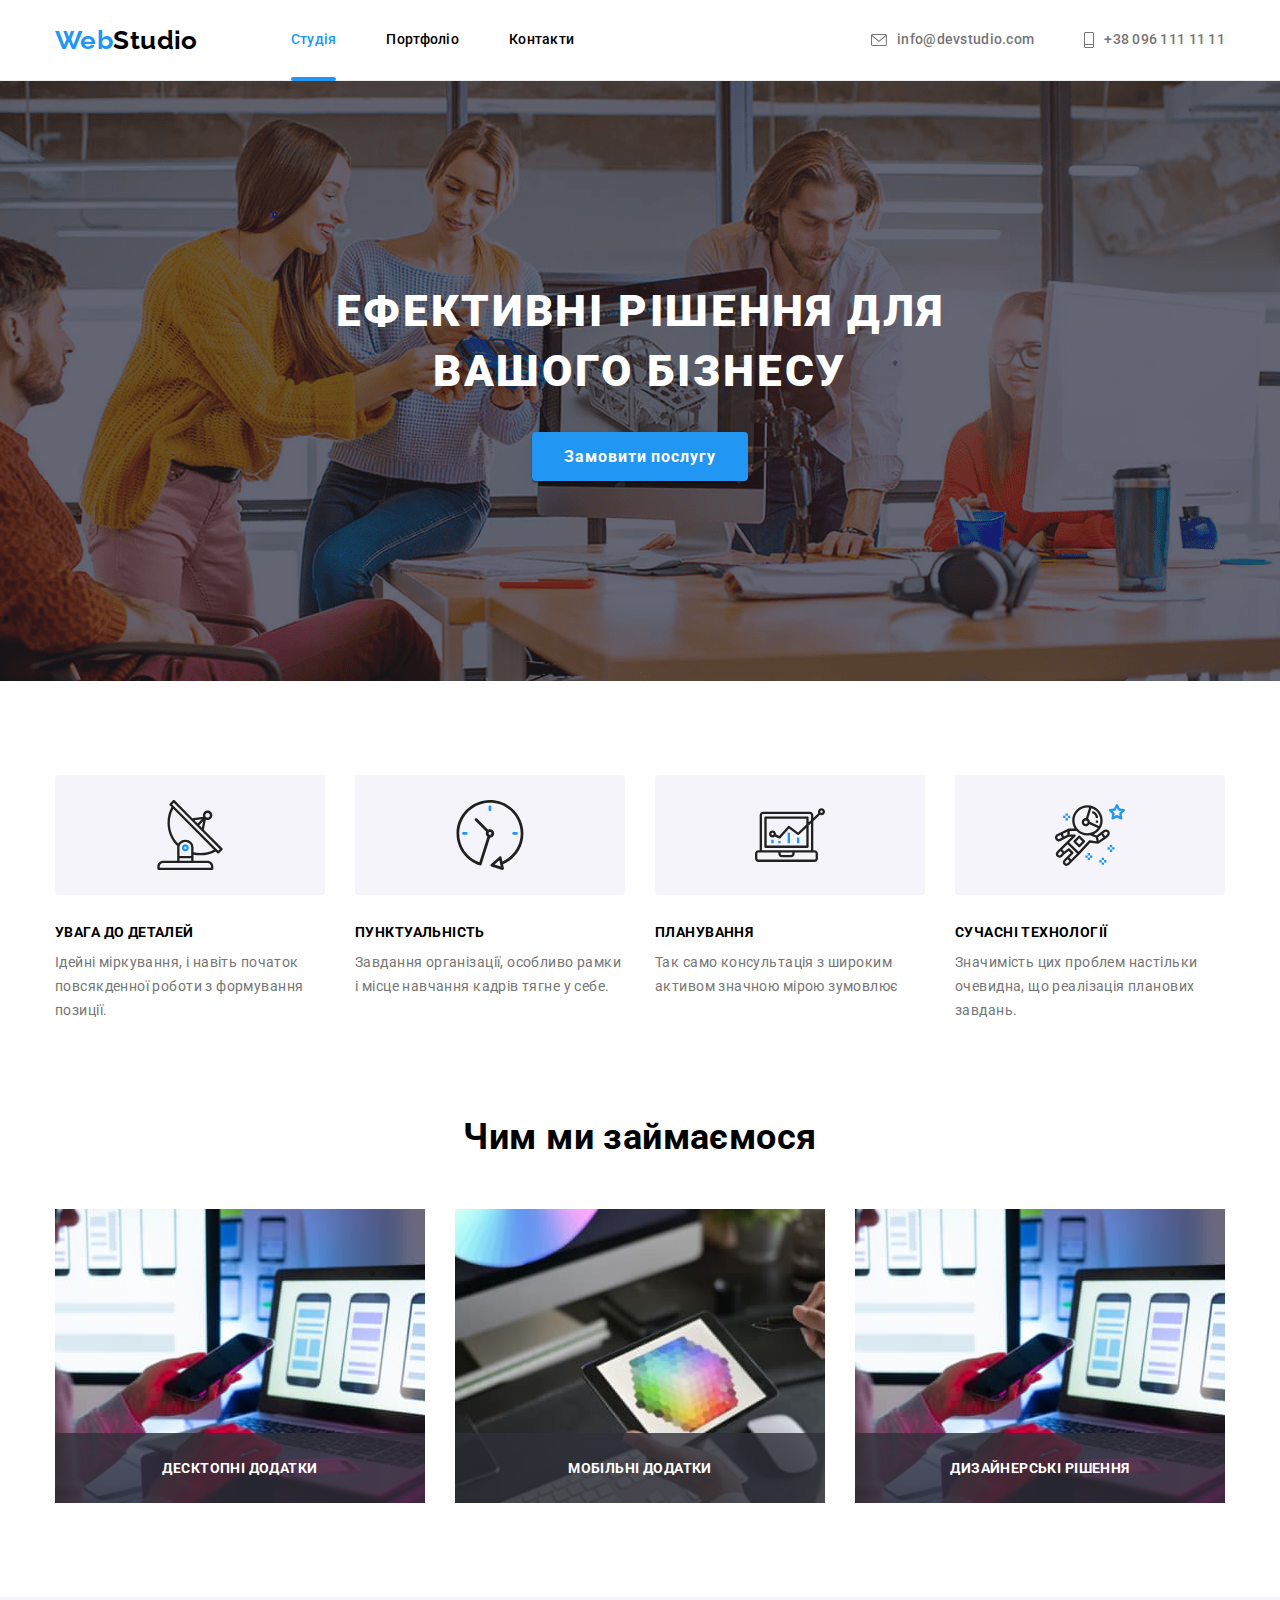
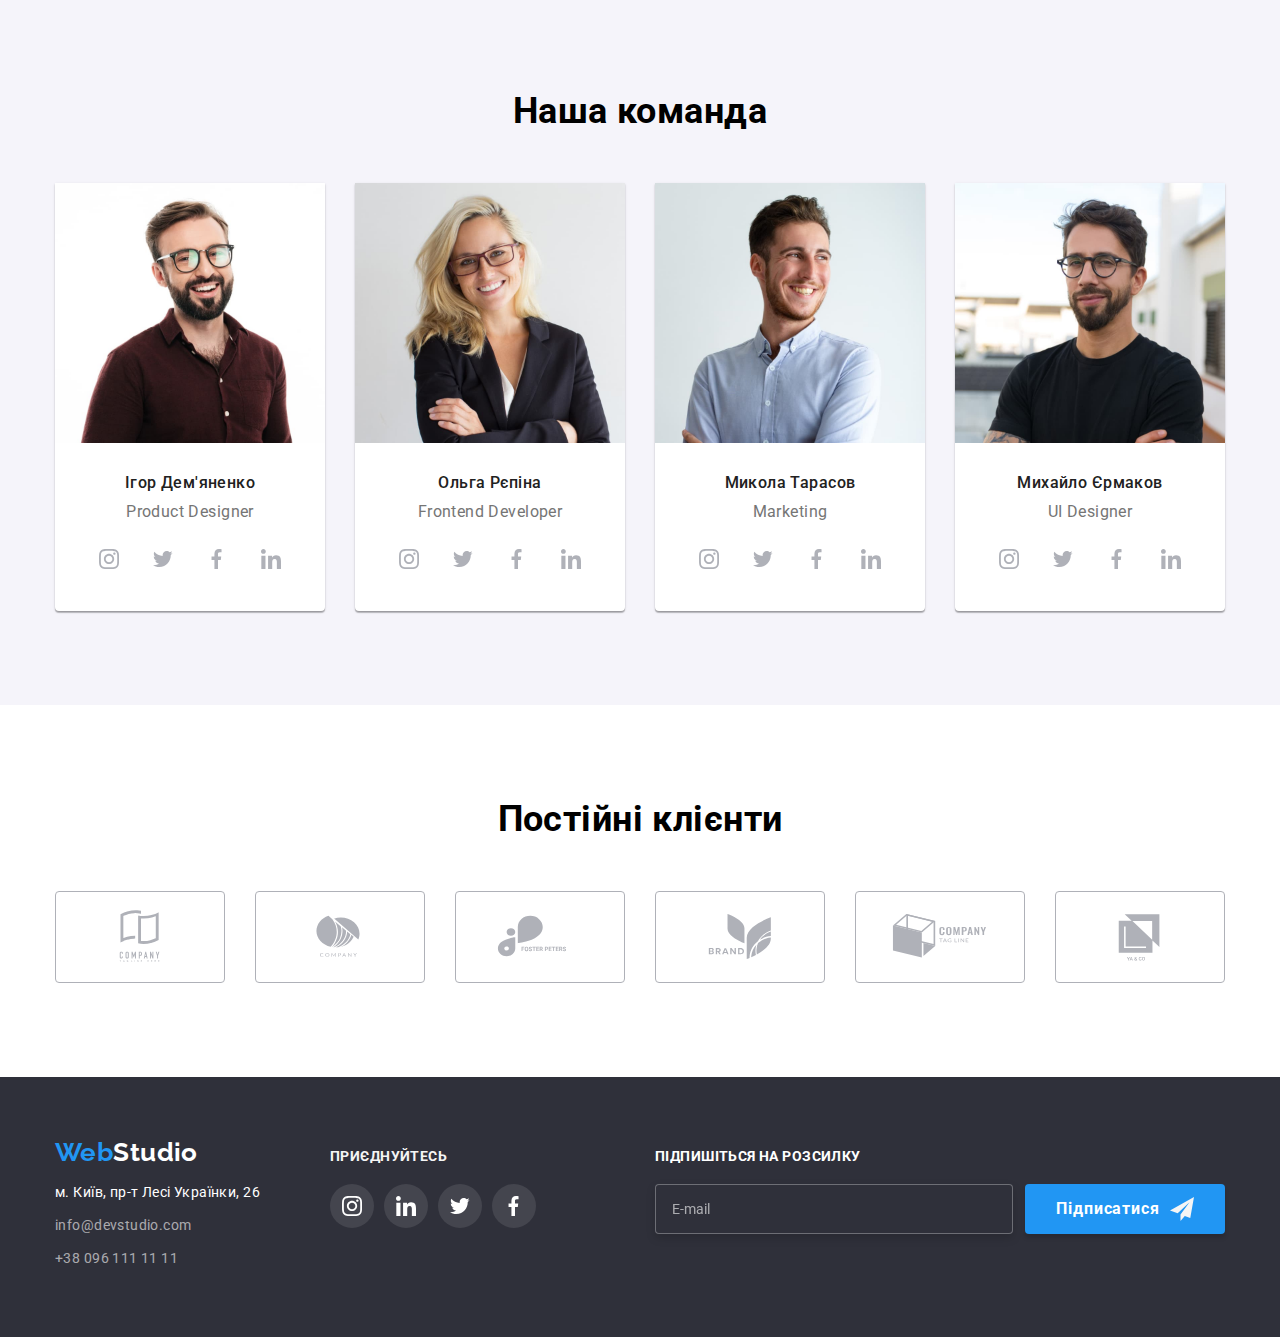
==== commit 2435edab: "корекція" ====
--- a/index.html
+++ b/index.html
@@ -9,7 +9,7 @@
   <!--MODERN-NORMALIZE  -->
   <link rel="stylesheet" href="https://cdn.jsdelivr.net/npm/modern-normalize@1.1.0/modern-normalize.min.css">
   
-  <link rel="stylesheet" href="./css/style.css" />
+  <link rel="stylesheet" href="./css/style.css">
   <title>WebStudio</title>
 </head>
 <body>
@@ -409,12 +409,11 @@
         <div class="subscription">
           <p class="footer-title-form">Підпишіться на розсилку</p>
           <form class="footer-form">
-            <input class="footer-form-input  name="user_email" 
+            <input class="footer-form-input" name="user_email"
             type="email" 
-            equired
             pattern="[a-zA-Zа]+"
             placeholder="E-mail">
-            <button class="footer-form-btn" type="button">
+            <button class="footer-form-btn" type="submit">
               Підписатися
               <svg class="footer-icon-btn">
                 <use href="./images/icons/social-networks.svg#icon-send"></use>
@@ -423,14 +422,13 @@
           </form>
         </div>
       </div>
-    </div>
   </footer>
 
   <!--MODAL-BACKDROP -->
  
   <div class="backdrop is-hidden" data-modal>
     <div class="modal">
-      <button tupe="button" class="modal-cose-btn" data-modal-close>
+      <button class="modal-close-btn" data-modal-close>
         <svg class="modal-icon-close">
           <use href="./images/icons/modal-window.svg#icon-close"></use>
         </svg>
@@ -446,8 +444,9 @@
             type="text" 
             required 
             pattern="[a-zA-Zа-яА-ЯіІїЇ]+">
-            <svg class="input-icon">
-              <use href="./images/icons/modal-window.svg#icon-uzer"></use>
+            <svg class="form-input-icon" width="12px"
+            height="12px">
+              <use class="input-icon" href="./images/icons/modal-window.svg#icon-uzer"></use>
             </svg>
           </span>
         </label>
@@ -461,8 +460,9 @@
             required 
             pattern="[0-9]{3}-[0-9]{3}-[0-9]{2}-[0-9]{2}" 
             title="xxx-xxx-xx-xx">
-            <svg class="input-icon">
-              <use href="./images/icons/modal-window.svg#icon-phone"></use>
+            <svg class="form-input-icon" width="13px" 
+            height="13px">
+              <use class="input-icon"  href="./images/icons/modal-window.svg#icon-phone"></use>
             </svg>
           </span>
         </label>
@@ -472,16 +472,16 @@
           <span class="modal-form-icon">
             <input class="modal-input" 
             name="user_email" 
-            type="email" 
-            equired
+            type="email"
             pattern="[a-zA-Zа]+">
-            <svg class="input-icon">
-              <use href="./images/icons/modal-window.svg#icon-letter"></use>
+            <svg class="form-input-icon" width="15px" 
+            height="12px" >
+              <use class="input-icon" href="./images/icons/modal-window.svg#icon-letter"></use>
             </svg>
           </span>
         </label>
       
-        <label class="modal-lable">
+        <label class="modal-lable-textarea">
           <span class="modal-input-fild">Коментар</span>
           <textarea class="modal-textarea" 
           name="user_message"
@@ -496,7 +496,7 @@
           <svg class="icon-checkbox">
             <use class="icon-checkbox-active" href="./images/icons/modal-window.svg#icon-check-box"></use>
           </svg>
-          Погоджуюся з розсилкою та приймаю&nbsp <a class="checkbox-link" href=""> Умови договору</a>
+          Погоджуюся з розсилкою та приймаю&nbsp;<a class="checkbox-link" href=""> Умови договору</a>
         </label>
 
         <button class="modal-form-btn" type="submit">Надіслати</button>
--- a/css/style.css
+++ b/css/style.css
@@ -61,7 +61,7 @@
   font-family: Roboto, sans-serif;
   letter-spacing: 0.03em;
   font-size: 14px;
-  background-color: #f5f5f5;
+  background-color: #FFFFFF;
 }
 
 .container {
@@ -69,7 +69,7 @@
   margin-left: auto;
   margin-right: auto;
   padding-left: 15px;
-  padding-right: 15PX;
+  padding-right: 15px;
 }
 
 .section {
@@ -223,7 +223,7 @@
   background-size: cover;
   background-position: center;
   background-repeat: no-repeat;
-  background-color: #2F303A;
+  background-color: #C4C4C4;
 }
 
 .hero-title {
@@ -915,11 +915,10 @@
   background-color:#ffffff;
 }
 
-.modal-cose-btn {
+.modal-close-btn {
   position: absolute;
   top: 8px;
   right: 8px;
-
   display: flex;
   align-items: center;
   justify-content: center;
@@ -934,13 +933,13 @@
   transform: fill var(--transition-dur-and-func);
 }
 
-.modal-cose-btn:hover .modal-icon-close,
-.modal-close-btn:focus .modal-icon-close{
-  fill: var(--accent-color)
+.modal-close-btn:hover .modal-icon-close,
+.modal-close-btn:focus .modal-icon-close {
+  fill: var(--accent-color);
 }
 
 .modal-icon-close {
-  fill: #000000;
+  fill: 1px solid ;
   width: 11px;
   height: 11px;
 }
@@ -966,6 +965,10 @@
 margin-bottom: 10px;
 }
 
+.modal-lable-textarea {
+  margin-bottom: 20px;
+}
+
 .modal-input-fild {
   display: block;
   font-size: 12px;
@@ -978,6 +981,7 @@
 
 .modal-input {
   width: 100%;
+  height: 40px;
   padding: 12px 0;
   padding-left: 42px;
   background: #FFFFFF;
@@ -999,23 +1003,26 @@
 
 }
 
-.input-icon {
+.form-input-icon {
   position: absolute;
   top: 50%;
   left: 12px;
+  transform: translateY(-50%);
   fill: var(--primary-text-dark-color);
-  transform: translateY(-50%);
   width: 18px;
   height: 18px;
   transition: fill  var(--transition-dur-and-func);
 }
 
-.modal-input:focus + .input-icon{
+.modal-input:focus + .form-input-icon{
   fill: var(--accent-color);
   outline: none;
 }
 
+ 
+
 .modal-textarea {
+  display: block;
   width: 100%;
   height: 120px;
   padding: 12px 0;
@@ -1035,7 +1042,7 @@
 
 .modal-textarea::placeholder {
   font-size: 12px;
-  line-height: 1.16
+  line-height: 1.16;
   letter-spacing: 0.01em;
 
   color: rgba(117, 117, 117, 0.5);
@@ -1043,6 +1050,7 @@
 
 /*==============CHECKBOX============================================== */
 .modal-checkbox-field {
+  justify-content: center;
   font-size: 14px;
   line-height: 1.71;
   color: var(--secondary-text-dark-color);
@@ -1064,7 +1072,7 @@
 .icon-checkbox {
   width: 15px;
   height: 14px;
-  border: 1px solid var(--primary-text-dark-color);
+  border: 2px solid var(--primary-text-dark-color);
   margin-right: 7px;
   border-radius: 2px;
 }
